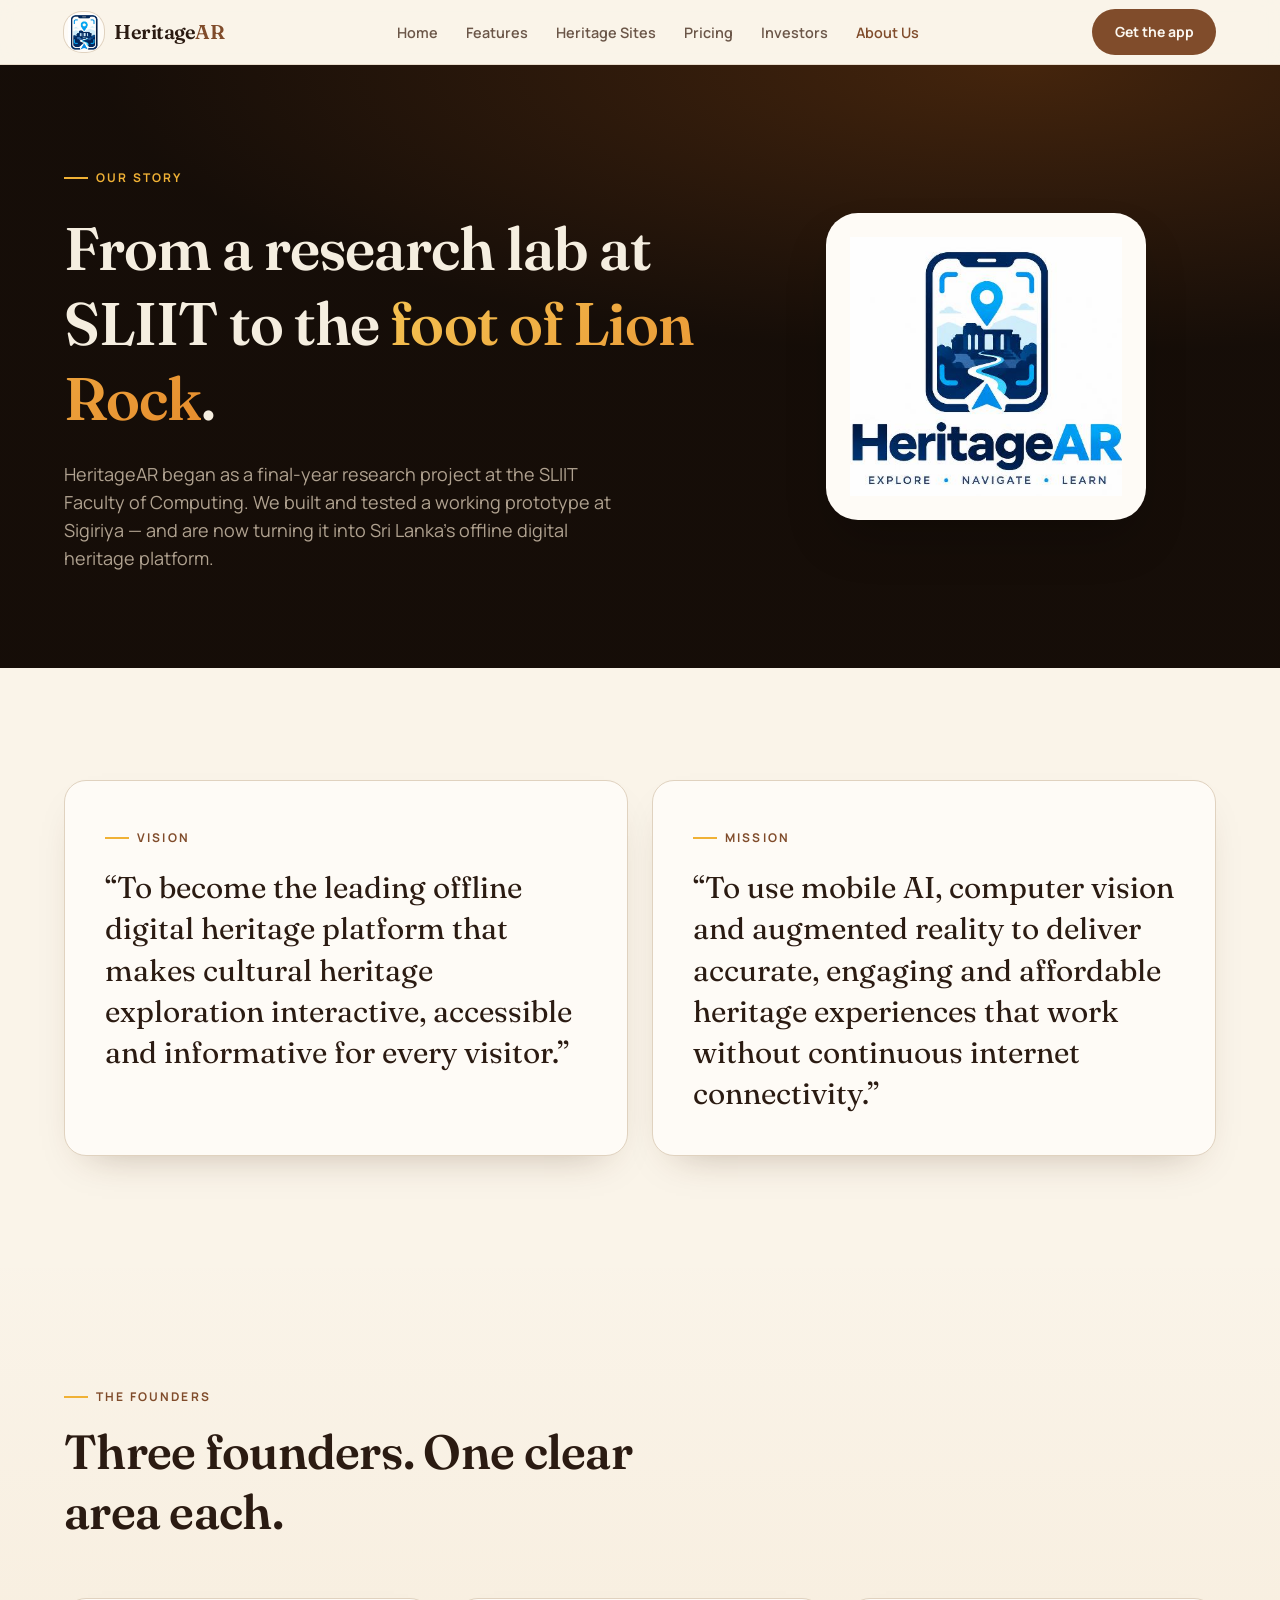
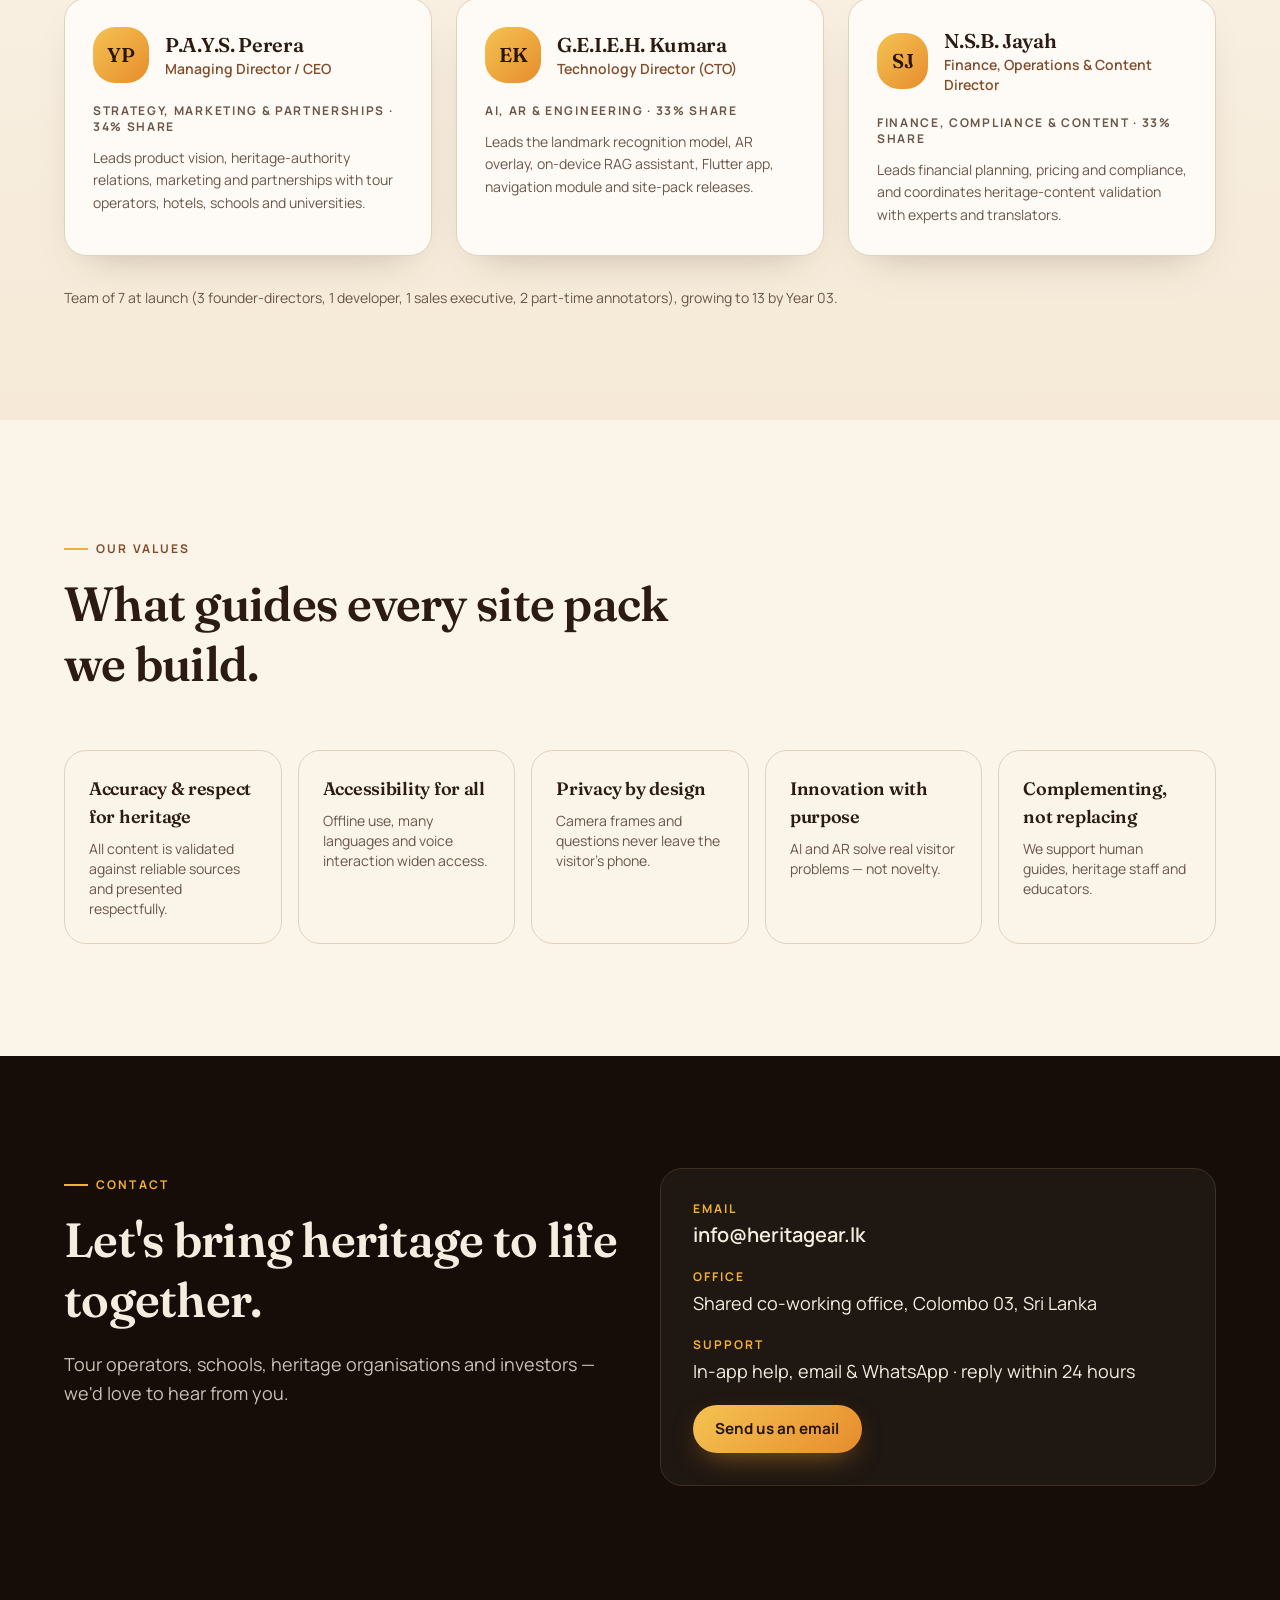
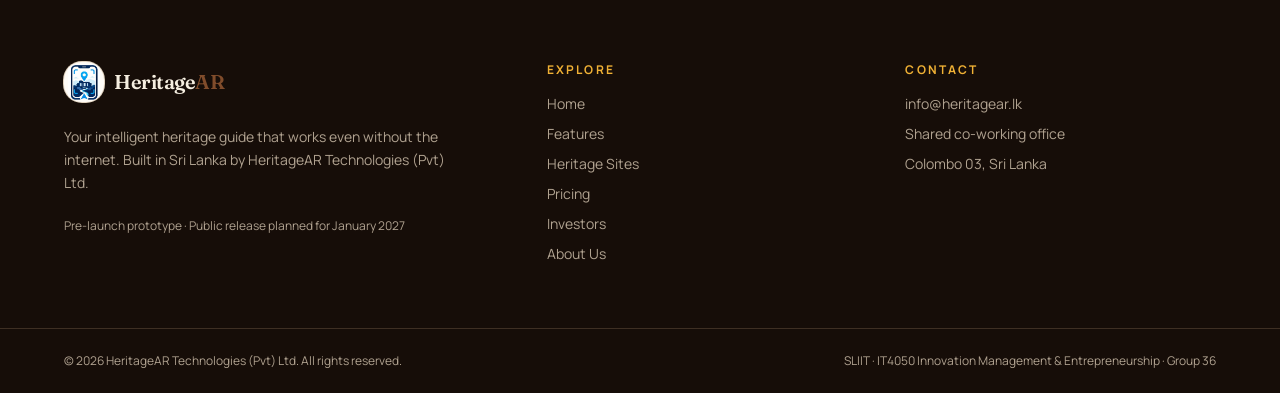
==== about.html @ 264a01e4 "update" ====
<!DOCTYPE html>
<html lang="en">
<head>
<meta charset="utf-8">
<meta name="viewport" content="width=device-width, initial-scale=1">
<title>About Us — The Team Behind HeritageAR</title>
<meta name="description" content="HeritageAR started as a SLIIT final-year research project. Meet the founders, our vision, mission and values.">
<link rel="icon" href="favicon.ico">
<link rel="preconnect" href="https://fonts.googleapis.com">
<link rel="preconnect" href="https://fonts.gstatic.com" crossorigin>
<link rel="stylesheet" href="https://fonts.googleapis.com/css2?family=Fraunces:opsz,wght@9..144,400;9..144,600;9..144,700&family=Manrope:wght@400;500;600;700;800&display=swap">
<link rel="stylesheet" href="style.css">
</head>
<body>
<div class="flex min-h-screen flex-col" data-tsd-source="/src/routes/__root.tsx:136:7"><header class="sticky top-0 z-50 border-b border-border/70 bg-background/85 backdrop-blur-md" data-tsd-source="/src/components/site/SiteHeader.tsx:28:5"><nav aria-label="Primary" class="container-site flex h-16 items-center justify-between gap-6" data-tsd-source="/src/components/site/SiteHeader.tsx:29:7"><a class="inline-flex items-center gap-2.5" aria-label="HeritageAR home" data-tsd-source="/src/components/site/SiteHeader.tsx:15:5" href="index.html"><span class="grid h-10 w-10 place-items-center overflow-hidden rounded-xl bg-card ring-1 ring-border" data-tsd-source="/src/components/site/SiteHeader.tsx:16:7"><img src="images/heritagear-logo-icon.png" alt="" class="h-9 w-9 object-contain" data-tsd-source="/src/components/site/SiteHeader.tsx:17:9"></span><span class="font-display text-xl font-semibold tracking-tight" data-tsd-source="/src/components/site/SiteHeader.tsx:19:7">Heritage<span class="text-primary" data-tsd-source="/src/components/site/SiteHeader.tsx:20:17">AR</span></span></a><ul class="hidden items-center gap-7 lg:flex" data-tsd-source="/src/components/site/SiteHeader.tsx:31:9"><li data-tsd-source="/src/components/site/SiteHeader.tsx:33:13"><a class="nav-link" data-tsd-source="/src/components/site/SiteHeader.tsx:34:15" href="index.html">Home</a></li><li data-tsd-source="/src/components/site/SiteHeader.tsx:33:13"><a class="nav-link" data-tsd-source="/src/components/site/SiteHeader.tsx:34:15" href="features.html">Features</a></li><li data-tsd-source="/src/components/site/SiteHeader.tsx:33:13"><a class="nav-link" data-tsd-source="/src/components/site/SiteHeader.tsx:34:15" href="sites.html">Heritage Sites</a></li><li data-tsd-source="/src/components/site/SiteHeader.tsx:33:13"><a class="nav-link" data-tsd-source="/src/components/site/SiteHeader.tsx:34:15" href="pricing.html">Pricing</a></li><li data-tsd-source="/src/components/site/SiteHeader.tsx:33:13"><a class="nav-link" data-tsd-source="/src/components/site/SiteHeader.tsx:34:15" href="investors.html">Investors</a></li><li data-tsd-source="/src/components/site/SiteHeader.tsx:33:13"><a class="nav-link nav-link active" data-tsd-source="/src/components/site/SiteHeader.tsx:34:15" href="about.html" data-status="active" aria-current="page">About Us</a></li></ul><div class="hidden lg:block" data-tsd-source="/src/components/site/SiteHeader.tsx:45:9"><a class="btn btn-primary text-sm" data-tsd-source="/src/components/site/SiteHeader.tsx:46:11" href="pricing.html">Get the app</a></div><details class="mobile-nav relative lg:hidden" data-tsd-source="/src/components/site/SiteHeader.tsx:50:9"><summary class="btn btn-outline px-4 py-2 text-sm" aria-label="Open menu" data-tsd-source="/src/components/site/SiteHeader.tsx:51:11">Menu</summary><ul class="card-heritage absolute right-0 mt-3 w-56 p-2" data-tsd-source="/src/components/site/SiteHeader.tsx:54:11"><li data-tsd-source="/src/components/site/SiteHeader.tsx:56:15"><a class="block rounded-lg px-3 py-2.5 text-sm font-semibold hover:bg-muted" data-tsd-source="/src/components/site/SiteHeader.tsx:57:17" href="index.html">Home</a></li><li data-tsd-source="/src/components/site/SiteHeader.tsx:56:15"><a class="block rounded-lg px-3 py-2.5 text-sm font-semibold hover:bg-muted" data-tsd-source="/src/components/site/SiteHeader.tsx:57:17" href="features.html">Features</a></li><li data-tsd-source="/src/components/site/SiteHeader.tsx:56:15"><a class="block rounded-lg px-3 py-2.5 text-sm font-semibold hover:bg-muted" data-tsd-source="/src/components/site/SiteHeader.tsx:57:17" href="sites.html">Heritage Sites</a></li><li data-tsd-source="/src/components/site/SiteHeader.tsx:56:15"><a class="block rounded-lg px-3 py-2.5 text-sm font-semibold hover:bg-muted" data-tsd-source="/src/components/site/SiteHeader.tsx:57:17" href="pricing.html">Pricing</a></li><li data-tsd-source="/src/components/site/SiteHeader.tsx:56:15"><a class="block rounded-lg px-3 py-2.5 text-sm font-semibold hover:bg-muted" data-tsd-source="/src/components/site/SiteHeader.tsx:57:17" href="investors.html">Investors</a></li><li data-tsd-source="/src/components/site/SiteHeader.tsx:56:15"><a class="block rounded-lg px-3 py-2.5 text-sm font-semibold hover:bg-muted active" data-tsd-source="/src/components/site/SiteHeader.tsx:57:17" href="about.html" data-status="active" aria-current="page">About Us</a></li></ul></details></nav></header><main id="main" class="flex-1" data-tsd-source="/src/routes/__root.tsx:138:9"><!--$--><section class="on-night bg-night-glow" data-tsd-source="/src/routes/about.tsx:64:7"><div class="container-site grid items-center gap-12 py-20 md:py-24 lg:grid-cols-[1.4fr_1fr]" data-tsd-source="/src/routes/about.tsx:65:9"><div data-tsd-source="/src/routes/about.tsx:66:11"><span class="eyebrow" data-tsd-source="/src/routes/about.tsx:67:13">Our story</span><h1 class="mt-6 text-4xl font-semibold leading-tight md:text-6xl" data-tsd-source="/src/routes/about.tsx:68:13">From a research lab at SLIIT to the <span class="text-lamp" data-tsd-source="/src/routes/about.tsx:69:51">foot of Lion Rock</span>.</h1><p class="mt-6 max-w-xl text-lg text-night-muted" data-tsd-source="/src/routes/about.tsx:71:13">HeritageAR began as a final-year research project at the SLIIT Faculty of Computing. We built and tested a working prototype at Sigiriya — and are now turning it into Sri Lanka's offline digital heritage platform.</p></div><div class="mx-auto w-full max-w-xs rounded-[2rem] bg-card p-6 shadow-2xl" data-tsd-source="/src/routes/about.tsx:77:11"><img src="images/heritagear-logo-full.png" alt="HeritageAR logo — Explore, Navigate, Learn" class="w-full" data-tsd-source="/src/routes/about.tsx:78:13"></div></div></section><section class="section" data-tsd-source="/src/routes/about.tsx:83:7"><div class="container-site grid gap-6 md:grid-cols-2" data-tsd-source="/src/routes/about.tsx:84:9"><article class="card-heritage p-8 md:p-10" data-tsd-source="/src/routes/about.tsx:85:11"><span class="eyebrow" data-tsd-source="/src/routes/about.tsx:86:13">Vision</span><p class="mt-5 font-display text-2xl leading-snug md:text-3xl" data-tsd-source="/src/routes/about.tsx:87:13">“To become the leading offline digital heritage platform that makes cultural heritage exploration interactive, accessible and informative for every visitor.”</p></article><article class="card-heritage p-8 md:p-10" data-tsd-source="/src/routes/about.tsx:92:11"><span class="eyebrow" data-tsd-source="/src/routes/about.tsx:93:13">Mission</span><p class="mt-5 font-display text-2xl leading-snug md:text-3xl" data-tsd-source="/src/routes/about.tsx:94:13">“To use mobile AI, computer vision and augmented reality to deliver accurate, engaging and affordable heritage experiences that work without continuous internet connectivity.”</p></article></div></section><section class="section bg-paper" data-tsd-source="/src/routes/about.tsx:103:7"><div class="container-site" data-tsd-source="/src/routes/about.tsx:104:9"><div class="max-w-2xl" data-tsd-source="/src/components/site/SectionHeading.tsx:15:5"><span class="eyebrow" data-tsd-source="/src/components/site/SectionHeading.tsx:16:7">The founders</span><h2 class="mt-4 text-3xl font-semibold leading-tight md:text-5xl" data-tsd-source="/src/components/site/SectionHeading.tsx:17:7">Three founders. One clear area each.</h2></div><div class="mt-14 grid gap-6 md:grid-cols-3" data-tsd-source="/src/routes/about.tsx:106:11"><article class="card-heritage p-7" data-tsd-source="/src/routes/about.tsx:108:15"><div class="flex items-center gap-4" data-tsd-source="/src/routes/about.tsx:109:17"><span class="bg-lamp grid h-14 w-14 place-items-center rounded-2xl font-display text-xl font-semibold" data-tsd-source="/src/routes/about.tsx:110:19">YP</span><div data-tsd-source="/src/routes/about.tsx:113:19"><h3 class="text-xl font-semibold" data-tsd-source="/src/routes/about.tsx:114:21">P.A.Y.S. Perera</h3><p class="text-sm font-semibold text-primary" data-tsd-source="/src/routes/about.tsx:115:21">Managing Director / CEO</p></div></div><p class="mt-5 text-xs font-bold uppercase tracking-[0.14em] text-muted-foreground" data-tsd-source="/src/routes/about.tsx:118:17">Strategy, Marketing &amp; Partnerships<!-- --> · <!-- -->34%<!-- --> share</p><p class="mt-3 text-sm leading-relaxed text-muted-foreground" data-tsd-source="/src/routes/about.tsx:121:17">Leads product vision, heritage-authority relations, marketing and partnerships with tour operators, hotels, schools and universities.</p></article><article class="card-heritage p-7" data-tsd-source="/src/routes/about.tsx:108:15"><div class="flex items-center gap-4" data-tsd-source="/src/routes/about.tsx:109:17"><span class="bg-lamp grid h-14 w-14 place-items-center rounded-2xl font-display text-xl font-semibold" data-tsd-source="/src/routes/about.tsx:110:19">EK</span><div data-tsd-source="/src/routes/about.tsx:113:19"><h3 class="text-xl font-semibold" data-tsd-source="/src/routes/about.tsx:114:21">G.E.I.E.H. Kumara</h3><p class="text-sm font-semibold text-primary" data-tsd-source="/src/routes/about.tsx:115:21">Technology Director (CTO)</p></div></div><p class="mt-5 text-xs font-bold uppercase tracking-[0.14em] text-muted-foreground" data-tsd-source="/src/routes/about.tsx:118:17">AI, AR &amp; Engineering<!-- --> · <!-- -->33%<!-- --> share</p><p class="mt-3 text-sm leading-relaxed text-muted-foreground" data-tsd-source="/src/routes/about.tsx:121:17">Leads the landmark recognition model, AR overlay, on-device RAG assistant, Flutter app, navigation module and site-pack releases.</p></article><article class="card-heritage p-7" data-tsd-source="/src/routes/about.tsx:108:15"><div class="flex items-center gap-4" data-tsd-source="/src/routes/about.tsx:109:17"><span class="bg-lamp grid h-14 w-14 place-items-center rounded-2xl font-display text-xl font-semibold" data-tsd-source="/src/routes/about.tsx:110:19">SJ</span><div data-tsd-source="/src/routes/about.tsx:113:19"><h3 class="text-xl font-semibold" data-tsd-source="/src/routes/about.tsx:114:21">N.S.B. Jayah</h3><p class="text-sm font-semibold text-primary" data-tsd-source="/src/routes/about.tsx:115:21">Finance, Operations &amp; Content Director</p></div></div><p class="mt-5 text-xs font-bold uppercase tracking-[0.14em] text-muted-foreground" data-tsd-source="/src/routes/about.tsx:118:17">Finance, Compliance &amp; Content<!-- --> · <!-- -->33%<!-- --> share</p><p class="mt-3 text-sm leading-relaxed text-muted-foreground" data-tsd-source="/src/routes/about.tsx:121:17">Leads financial planning, pricing and compliance, and coordinates heritage-content validation with experts and translators.</p></article></div><p class="mt-8 text-sm text-muted-foreground" data-tsd-source="/src/routes/about.tsx:125:11">Team of 7 at launch (3 founder-directors, 1 developer, 1 sales executive, 2 part-time annotators), growing to 13 by Year 03.</p></div></section><section class="section" data-tsd-source="/src/routes/about.tsx:132:7"><div class="container-site" data-tsd-source="/src/routes/about.tsx:133:9"><div class="max-w-2xl" data-tsd-source="/src/components/site/SectionHeading.tsx:15:5"><span class="eyebrow" data-tsd-source="/src/components/site/SectionHeading.tsx:16:7">Our values</span><h2 class="mt-4 text-3xl font-semibold leading-tight md:text-5xl" data-tsd-source="/src/components/site/SectionHeading.tsx:17:7">What guides every site pack we build.</h2></div><div class="mt-14 grid gap-4 sm:grid-cols-2 lg:grid-cols-5" data-tsd-source="/src/routes/about.tsx:135:11"><article class="rounded-2xl border border-border p-6" data-tsd-source="/src/routes/about.tsx:137:15"><h3 class="text-lg font-semibold" data-tsd-source="/src/routes/about.tsx:138:17">Accuracy &amp; respect for heritage</h3><p class="mt-2 text-sm text-muted-foreground" data-tsd-source="/src/routes/about.tsx:139:17">All content is validated against reliable sources and presented respectfully.</p></article><article class="rounded-2xl border border-border p-6" data-tsd-source="/src/routes/about.tsx:137:15"><h3 class="text-lg font-semibold" data-tsd-source="/src/routes/about.tsx:138:17">Accessibility for all</h3><p class="mt-2 text-sm text-muted-foreground" data-tsd-source="/src/routes/about.tsx:139:17">Offline use, many languages and voice interaction widen access.</p></article><article class="rounded-2xl border border-border p-6" data-tsd-source="/src/routes/about.tsx:137:15"><h3 class="text-lg font-semibold" data-tsd-source="/src/routes/about.tsx:138:17">Privacy by design</h3><p class="mt-2 text-sm text-muted-foreground" data-tsd-source="/src/routes/about.tsx:139:17">Camera frames and questions never leave the visitor's phone.</p></article><article class="rounded-2xl border border-border p-6" data-tsd-source="/src/routes/about.tsx:137:15"><h3 class="text-lg font-semibold" data-tsd-source="/src/routes/about.tsx:138:17">Innovation with purpose</h3><p class="mt-2 text-sm text-muted-foreground" data-tsd-source="/src/routes/about.tsx:139:17">AI and AR solve real visitor problems — not novelty.</p></article><article class="rounded-2xl border border-border p-6" data-tsd-source="/src/routes/about.tsx:137:15"><h3 class="text-lg font-semibold" data-tsd-source="/src/routes/about.tsx:138:17">Complementing, not replacing</h3><p class="mt-2 text-sm text-muted-foreground" data-tsd-source="/src/routes/about.tsx:139:17">We support human guides, heritage staff and educators.</p></article></div></div></section><section class="section on-night bg-night" data-tsd-source="/src/routes/about.tsx:146:7"><div class="container-site grid gap-10 md:grid-cols-2" data-tsd-source="/src/routes/about.tsx:147:9"><div class="max-w-2xl" data-tsd-source="/src/components/site/SectionHeading.tsx:15:5"><span class="eyebrow" data-tsd-source="/src/components/site/SectionHeading.tsx:16:7">Contact</span><h2 class="mt-4 text-3xl font-semibold leading-tight md:text-5xl" data-tsd-source="/src/components/site/SectionHeading.tsx:17:7">Let's bring heritage to life together.</h2><p class="mt-5 text-lg leading-relaxed opacity-80" data-tsd-source="/src/components/site/SectionHeading.tsx:18:20">Tour operators, schools, heritage organisations and investors — we'd love to hear from you.</p></div><div class="card-night space-y-5 p-8" data-tsd-source="/src/routes/about.tsx:152:11"><div data-tsd-source="/src/routes/about.tsx:153:13"><p class="text-xs font-bold uppercase tracking-[0.16em] text-gold" data-tsd-source="/src/routes/about.tsx:154:15">Email</p><a href="mailto:info@heritagear.lk" class="mt-1 block text-xl font-semibold" data-tsd-source="/src/routes/about.tsx:155:15">info@heritagear.lk</a></div><div data-tsd-source="/src/routes/about.tsx:159:13"><p class="text-xs font-bold uppercase tracking-[0.16em] text-gold" data-tsd-source="/src/routes/about.tsx:160:15">Office</p><p class="mt-1 text-lg" data-tsd-source="/src/routes/about.tsx:161:15">Shared co-working office, Colombo 03, Sri Lanka</p></div><div data-tsd-source="/src/routes/about.tsx:163:13"><p class="text-xs font-bold uppercase tracking-[0.16em] text-gold" data-tsd-source="/src/routes/about.tsx:164:15">Support</p><p class="mt-1 text-lg" data-tsd-source="/src/routes/about.tsx:165:15">In-app help, email &amp; WhatsApp · reply within 24 hours</p></div><a href="mailto:info@heritagear.lk" class="btn btn-lamp" data-tsd-source="/src/routes/about.tsx:167:13">Send us an email</a></div></div></section><!--/$--></main><footer class="on-night bg-night text-night-foreground" data-tsd-source="/src/components/site/SiteFooter.tsx:6:5"><div class="container-site grid gap-12 py-16 md:grid-cols-[1.4fr_1fr_1fr]" data-tsd-source="/src/components/site/SiteFooter.tsx:7:7"><div data-tsd-source="/src/components/site/SiteFooter.tsx:8:9"><a class="inline-flex items-center gap-2.5" aria-label="HeritageAR home" data-tsd-source="/src/components/site/SiteHeader.tsx:15:5" href="index.html"><span class="grid h-10 w-10 place-items-center overflow-hidden rounded-xl bg-card ring-1 ring-border" data-tsd-source="/src/components/site/SiteHeader.tsx:16:7"><img src="images/heritagear-logo-icon.png" alt="" class="h-9 w-9 object-contain" data-tsd-source="/src/components/site/SiteHeader.tsx:17:9"></span><span class="font-display text-xl font-semibold tracking-tight" data-tsd-source="/src/components/site/SiteHeader.tsx:19:7">Heritage<span class="text-primary" data-tsd-source="/src/components/site/SiteHeader.tsx:20:17">AR</span></span></a><p class="mt-5 max-w-sm text-sm leading-relaxed text-night-muted" data-tsd-source="/src/components/site/SiteFooter.tsx:10:11">Your intelligent heritage guide that works even without the internet. Built in Sri Lanka by HeritageAR Technologies (Pvt) Ltd.</p><p class="mt-6 text-xs text-night-muted" data-tsd-source="/src/components/site/SiteFooter.tsx:14:11">Pre-launch prototype · Public release planned for January 2027</p></div><div data-tsd-source="/src/components/site/SiteFooter.tsx:18:9"><h3 class="font-sans text-xs font-bold uppercase tracking-[0.18em] text-gold" data-tsd-source="/src/components/site/SiteFooter.tsx:19:11">Explore</h3><ul class="mt-4 space-y-2.5 text-sm" data-tsd-source="/src/components/site/SiteFooter.tsx:22:11"><li data-tsd-source="/src/components/site/SiteFooter.tsx:24:15"><a class="text-night-muted hover:text-night-foreground" data-tsd-source="/src/components/site/SiteFooter.tsx:25:17" href="index.html">Home</a></li><li data-tsd-source="/src/components/site/SiteFooter.tsx:24:15"><a class="text-night-muted hover:text-night-foreground" data-tsd-source="/src/components/site/SiteFooter.tsx:25:17" href="features.html">Features</a></li><li data-tsd-source="/src/components/site/SiteFooter.tsx:24:15"><a class="text-night-muted hover:text-night-foreground" data-tsd-source="/src/components/site/SiteFooter.tsx:25:17" href="sites.html">Heritage Sites</a></li><li data-tsd-source="/src/components/site/SiteFooter.tsx:24:15"><a class="text-night-muted hover:text-night-foreground" data-tsd-source="/src/components/site/SiteFooter.tsx:25:17" href="pricing.html">Pricing</a></li><li data-tsd-source="/src/components/site/SiteFooter.tsx:24:15"><a class="text-night-muted hover:text-night-foreground" data-tsd-source="/src/components/site/SiteFooter.tsx:25:17" href="investors.html">Investors</a></li><li data-tsd-source="/src/components/site/SiteFooter.tsx:24:15"><a class="text-night-muted hover:text-night-foreground active" data-tsd-source="/src/components/site/SiteFooter.tsx:25:17" href="about.html" data-status="active" aria-current="page">About Us</a></li></ul></div><div data-tsd-source="/src/components/site/SiteFooter.tsx:32:9"><h3 class="font-sans text-xs font-bold uppercase tracking-[0.18em] text-gold" data-tsd-source="/src/components/site/SiteFooter.tsx:33:11">Contact</h3><ul class="mt-4 space-y-2.5 text-sm text-night-muted" data-tsd-source="/src/components/site/SiteFooter.tsx:36:11"><li data-tsd-source="/src/components/site/SiteFooter.tsx:37:13"><a href="mailto:info@heritagear.lk" class="hover:text-night-foreground" data-tsd-source="/src/components/site/SiteFooter.tsx:38:15">info@heritagear.lk</a></li><li data-tsd-source="/src/components/site/SiteFooter.tsx:42:13">Shared co-working office</li><li data-tsd-source="/src/components/site/SiteFooter.tsx:43:13">Colombo 03, Sri Lanka</li></ul></div></div><div class="border-t border-night-border" data-tsd-source="/src/components/site/SiteFooter.tsx:47:7"><div class="container-site flex flex-col gap-2 py-6 text-xs text-night-muted sm:flex-row sm:justify-between" data-tsd-source="/src/components/site/SiteFooter.tsx:48:9"><span data-tsd-source="/src/components/site/SiteFooter.tsx:49:11">© 2026 HeritageAR Technologies (Pvt) Ltd. All rights reserved.</span><span data-tsd-source="/src/components/site/SiteFooter.tsx:50:11">SLIIT · IT4050 Innovation Management &amp; Entrepreneurship · Group 36</span></div></div></footer></div>
</body>
</html>
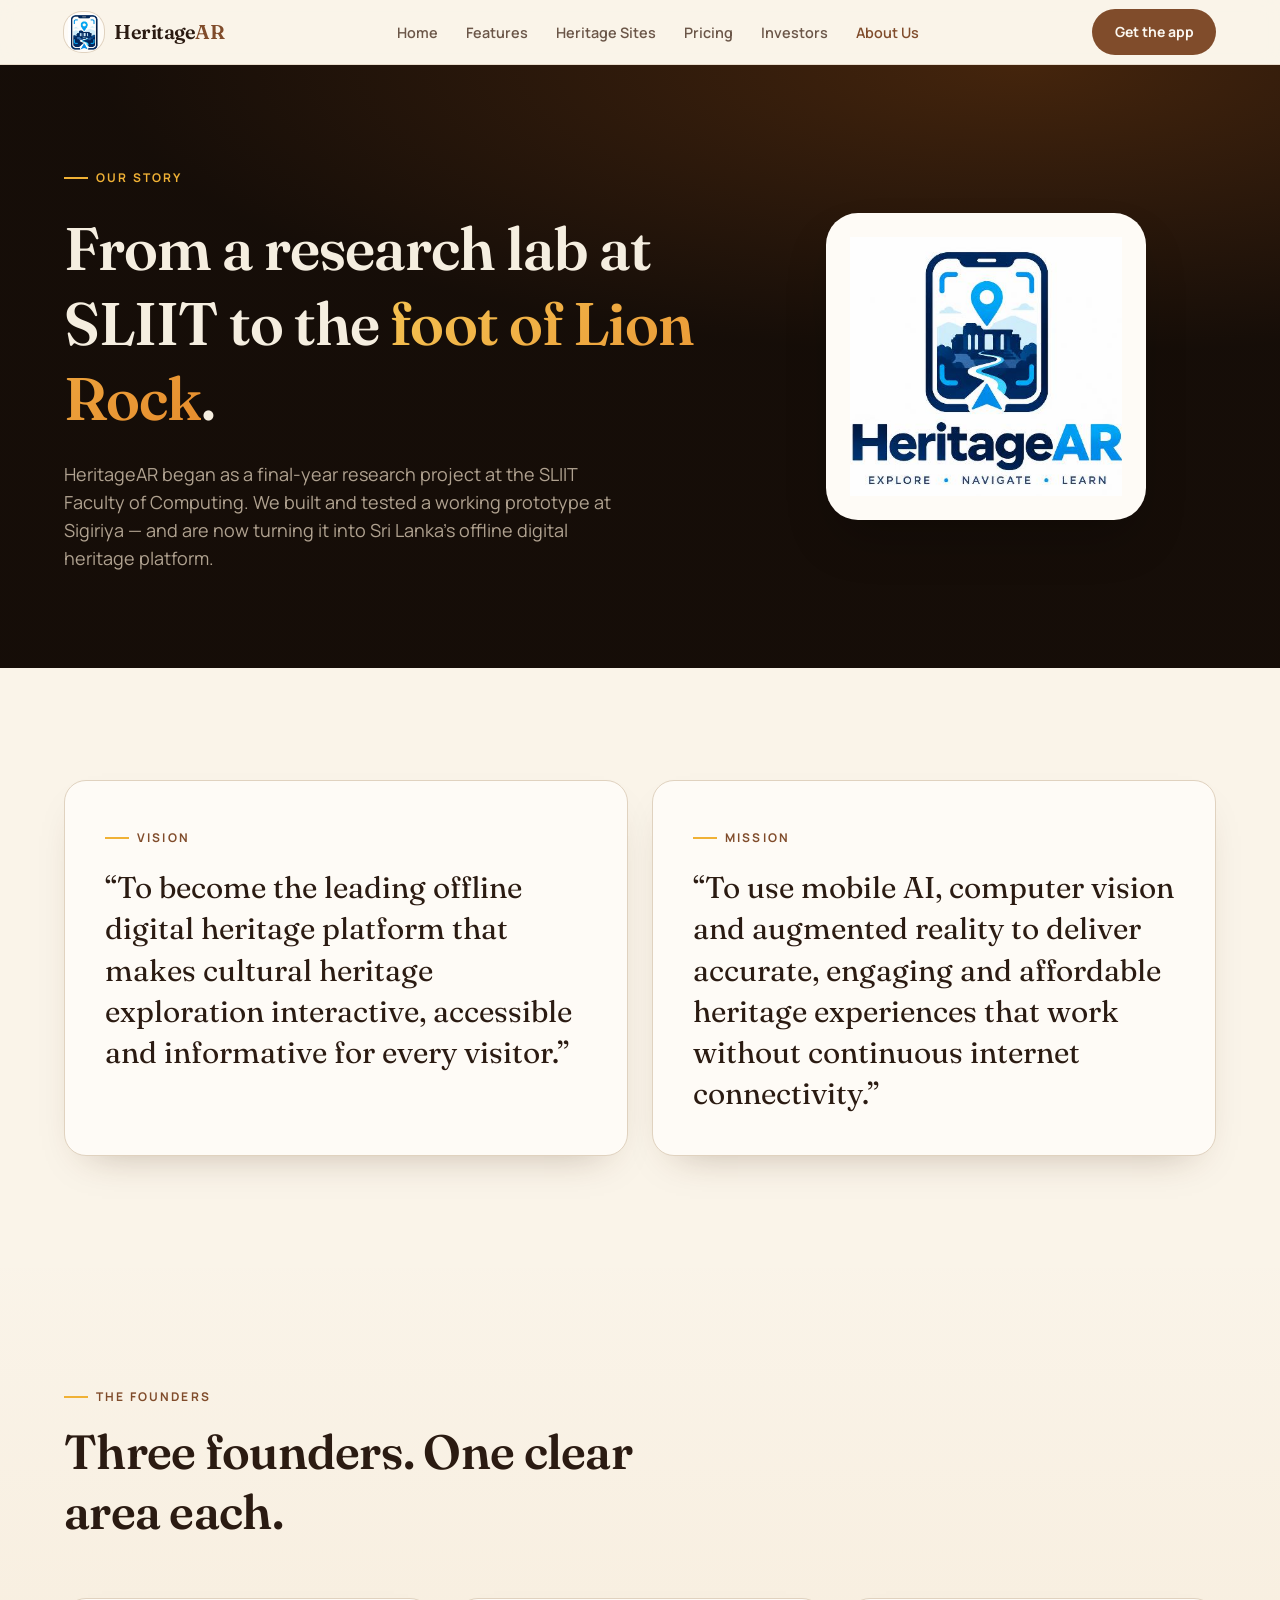
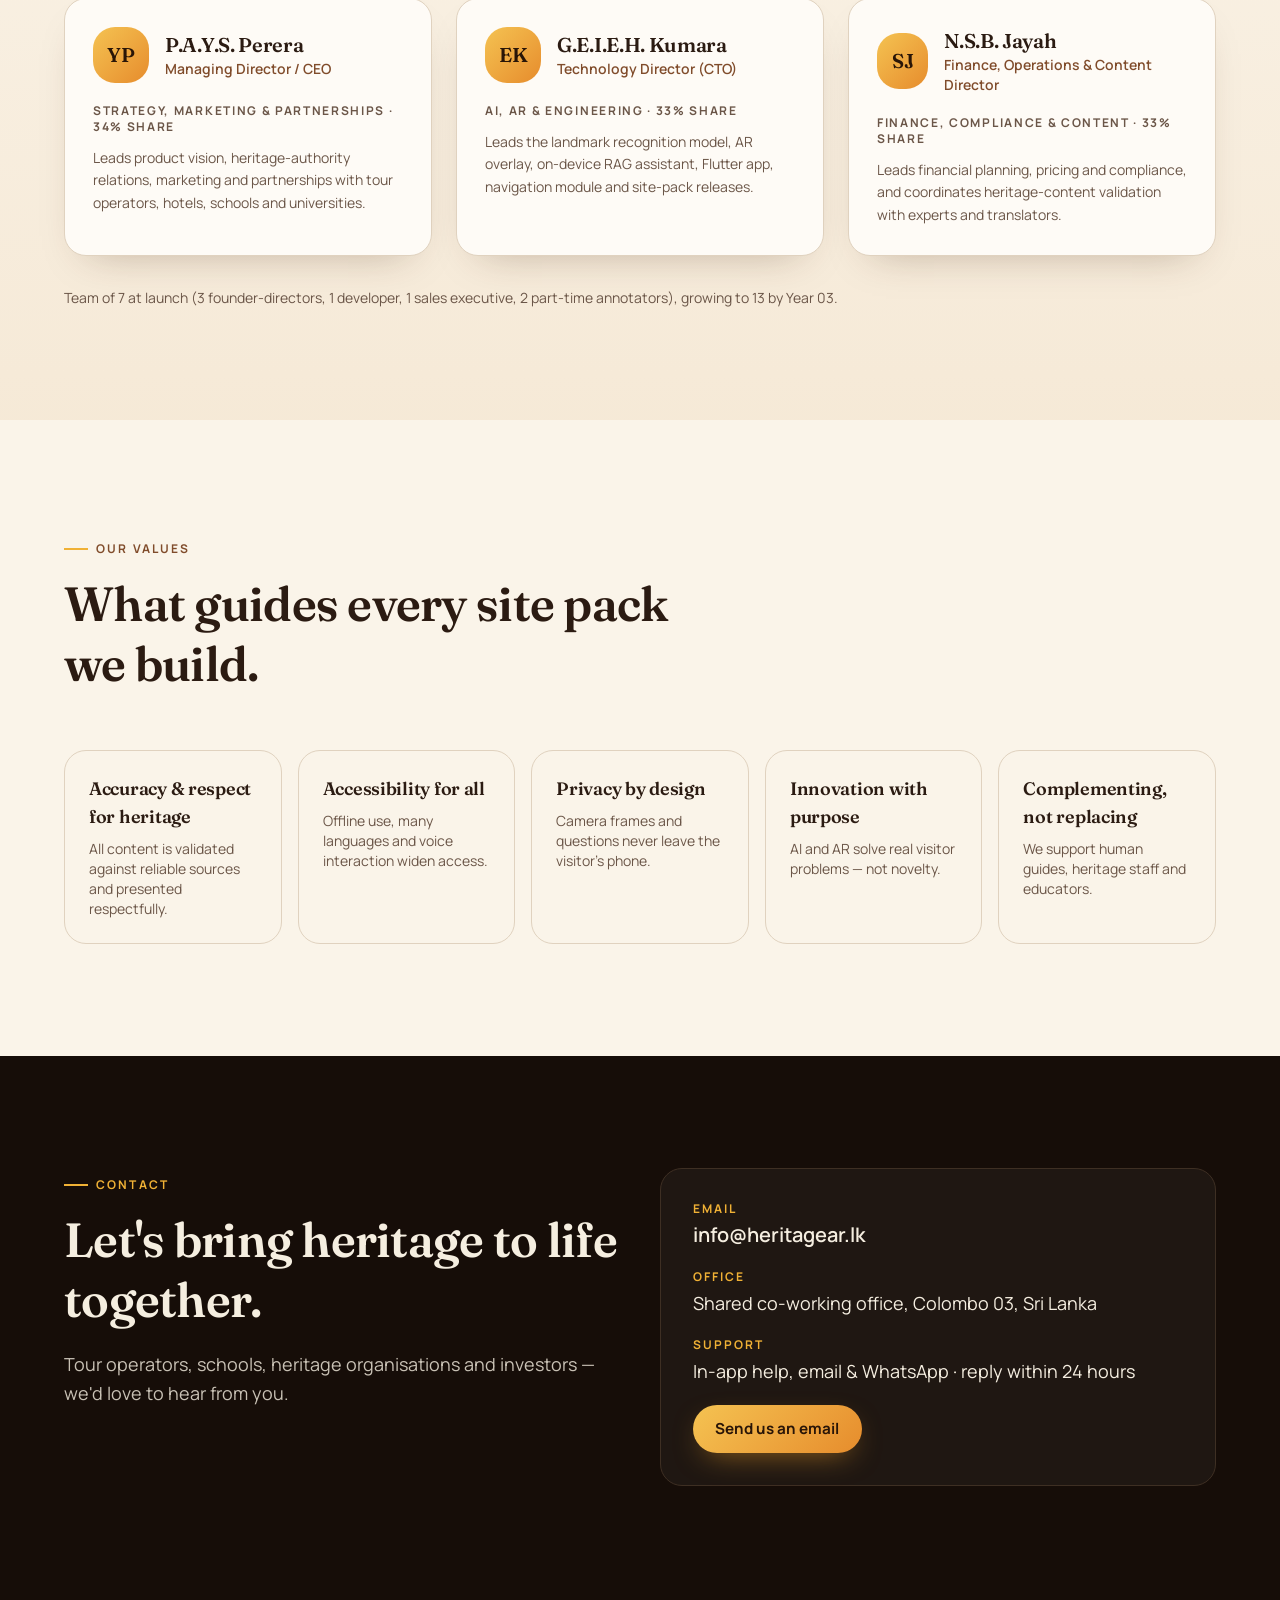
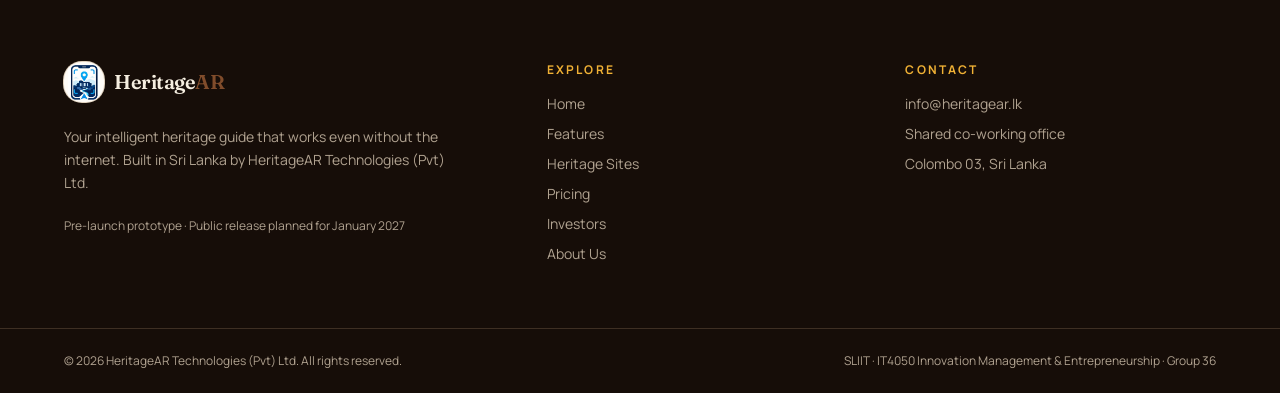
==== commit 2e20a576: "initial update" ====
--- a/about.html
+++ b/about.html
@@ -13,5 +13,5 @@
 </head>
 <body>
 <div class="flex min-h-screen flex-col" data-tsd-source="/src/routes/__root.tsx:136:7"><header class="sticky top-0 z-50 border-b border-border/70 bg-background/85 backdrop-blur-md" data-tsd-source="/src/components/site/SiteHeader.tsx:28:5"><nav aria-label="Primary" class="container-site flex h-16 items-center justify-between gap-6" data-tsd-source="/src/components/site/SiteHeader.tsx:29:7"><a class="inline-flex items-center gap-2.5" aria-label="HeritageAR home" data-tsd-source="/src/components/site/SiteHeader.tsx:15:5" href="index.html"><span class="grid h-10 w-10 place-items-center overflow-hidden rounded-xl bg-card ring-1 ring-border" data-tsd-source="/src/components/site/SiteHeader.tsx:16:7"><img src="images/heritagear-logo-icon.png" alt="" class="h-9 w-9 object-contain" data-tsd-source="/src/components/site/SiteHeader.tsx:17:9"></span><span class="font-display text-xl font-semibold tracking-tight" data-tsd-source="/src/components/site/SiteHeader.tsx:19:7">Heritage<span class="text-primary" data-tsd-source="/src/components/site/SiteHeader.tsx:20:17">AR</span></span></a><ul class="hidden items-center gap-7 lg:flex" data-tsd-source="/src/components/site/SiteHeader.tsx:31:9"><li data-tsd-source="/src/components/site/SiteHeader.tsx:33:13"><a class="nav-link" data-tsd-source="/src/components/site/SiteHeader.tsx:34:15" href="index.html">Home</a></li><li data-tsd-source="/src/components/site/SiteHeader.tsx:33:13"><a class="nav-link" data-tsd-source="/src/components/site/SiteHeader.tsx:34:15" href="features.html">Features</a></li><li data-tsd-source="/src/components/site/SiteHeader.tsx:33:13"><a class="nav-link" data-tsd-source="/src/components/site/SiteHeader.tsx:34:15" href="sites.html">Heritage Sites</a></li><li data-tsd-source="/src/components/site/SiteHeader.tsx:33:13"><a class="nav-link" data-tsd-source="/src/components/site/SiteHeader.tsx:34:15" href="pricing.html">Pricing</a></li><li data-tsd-source="/src/components/site/SiteHeader.tsx:33:13"><a class="nav-link" data-tsd-source="/src/components/site/SiteHeader.tsx:34:15" href="investors.html">Investors</a></li><li data-tsd-source="/src/components/site/SiteHeader.tsx:33:13"><a class="nav-link nav-link active" data-tsd-source="/src/components/site/SiteHeader.tsx:34:15" href="about.html" data-status="active" aria-current="page">About Us</a></li></ul><div class="hidden lg:block" data-tsd-source="/src/components/site/SiteHeader.tsx:45:9"><a class="btn btn-primary text-sm" data-tsd-source="/src/components/site/SiteHeader.tsx:46:11" href="pricing.html">Get the app</a></div><details class="mobile-nav relative lg:hidden" data-tsd-source="/src/components/site/SiteHeader.tsx:50:9"><summary class="btn btn-outline px-4 py-2 text-sm" aria-label="Open menu" data-tsd-source="/src/components/site/SiteHeader.tsx:51:11">Menu</summary><ul class="card-heritage absolute right-0 mt-3 w-56 p-2" data-tsd-source="/src/components/site/SiteHeader.tsx:54:11"><li data-tsd-source="/src/components/site/SiteHeader.tsx:56:15"><a class="block rounded-lg px-3 py-2.5 text-sm font-semibold hover:bg-muted" data-tsd-source="/src/components/site/SiteHeader.tsx:57:17" href="index.html">Home</a></li><li data-tsd-source="/src/components/site/SiteHeader.tsx:56:15"><a class="block rounded-lg px-3 py-2.5 text-sm font-semibold hover:bg-muted" data-tsd-source="/src/components/site/SiteHeader.tsx:57:17" href="features.html">Features</a></li><li data-tsd-source="/src/components/site/SiteHeader.tsx:56:15"><a class="block rounded-lg px-3 py-2.5 text-sm font-semibold hover:bg-muted" data-tsd-source="/src/components/site/SiteHeader.tsx:57:17" href="sites.html">Heritage Sites</a></li><li data-tsd-source="/src/components/site/SiteHeader.tsx:56:15"><a class="block rounded-lg px-3 py-2.5 text-sm font-semibold hover:bg-muted" data-tsd-source="/src/components/site/SiteHeader.tsx:57:17" href="pricing.html">Pricing</a></li><li data-tsd-source="/src/components/site/SiteHeader.tsx:56:15"><a class="block rounded-lg px-3 py-2.5 text-sm font-semibold hover:bg-muted" data-tsd-source="/src/components/site/SiteHeader.tsx:57:17" href="investors.html">Investors</a></li><li data-tsd-source="/src/components/site/SiteHeader.tsx:56:15"><a class="block rounded-lg px-3 py-2.5 text-sm font-semibold hover:bg-muted active" data-tsd-source="/src/components/site/SiteHeader.tsx:57:17" href="about.html" data-status="active" aria-current="page">About Us</a></li></ul></details></nav></header><main id="main" class="flex-1" data-tsd-source="/src/routes/__root.tsx:138:9"><!--$--><section class="on-night bg-night-glow" data-tsd-source="/src/routes/about.tsx:64:7"><div class="container-site grid items-center gap-12 py-20 md:py-24 lg:grid-cols-[1.4fr_1fr]" data-tsd-source="/src/routes/about.tsx:65:9"><div data-tsd-source="/src/routes/about.tsx:66:11"><span class="eyebrow" data-tsd-source="/src/routes/about.tsx:67:13">Our story</span><h1 class="mt-6 text-4xl font-semibold leading-tight md:text-6xl" data-tsd-source="/src/routes/about.tsx:68:13">From a research lab at SLIIT to the <span class="text-lamp" data-tsd-source="/src/routes/about.tsx:69:51">foot of Lion Rock</span>.</h1><p class="mt-6 max-w-xl text-lg text-night-muted" data-tsd-source="/src/routes/about.tsx:71:13">HeritageAR began as a final-year research project at the SLIIT Faculty of Computing. We built and tested a working prototype at Sigiriya — and are now turning it into Sri Lanka's offline digital heritage platform.</p></div><div class="mx-auto w-full max-w-xs rounded-[2rem] bg-card p-6 shadow-2xl" data-tsd-source="/src/routes/about.tsx:77:11"><img src="images/heritagear-logo-full.png" alt="HeritageAR logo — Explore, Navigate, Learn" class="w-full" data-tsd-source="/src/routes/about.tsx:78:13"></div></div></section><section class="section" data-tsd-source="/src/routes/about.tsx:83:7"><div class="container-site grid gap-6 md:grid-cols-2" data-tsd-source="/src/routes/about.tsx:84:9"><article class="card-heritage p-8 md:p-10" data-tsd-source="/src/routes/about.tsx:85:11"><span class="eyebrow" data-tsd-source="/src/routes/about.tsx:86:13">Vision</span><p class="mt-5 font-display text-2xl leading-snug md:text-3xl" data-tsd-source="/src/routes/about.tsx:87:13">“To become the leading offline digital heritage platform that makes cultural heritage exploration interactive, accessible and informative for every visitor.”</p></article><article class="card-heritage p-8 md:p-10" data-tsd-source="/src/routes/about.tsx:92:11"><span class="eyebrow" data-tsd-source="/src/routes/about.tsx:93:13">Mission</span><p class="mt-5 font-display text-2xl leading-snug md:text-3xl" data-tsd-source="/src/routes/about.tsx:94:13">“To use mobile AI, computer vision and augmented reality to deliver accurate, engaging and affordable heritage experiences that work without continuous internet connectivity.”</p></article></div></section><section class="section bg-paper" data-tsd-source="/src/routes/about.tsx:103:7"><div class="container-site" data-tsd-source="/src/routes/about.tsx:104:9"><div class="max-w-2xl" data-tsd-source="/src/components/site/SectionHeading.tsx:15:5"><span class="eyebrow" data-tsd-source="/src/components/site/SectionHeading.tsx:16:7">The founders</span><h2 class="mt-4 text-3xl font-semibold leading-tight md:text-5xl" data-tsd-source="/src/components/site/SectionHeading.tsx:17:7">Three founders. One clear area each.</h2></div><div class="mt-14 grid gap-6 md:grid-cols-3" data-tsd-source="/src/routes/about.tsx:106:11"><article class="card-heritage p-7" data-tsd-source="/src/routes/about.tsx:108:15"><div class="flex items-center gap-4" data-tsd-source="/src/routes/about.tsx:109:17"><span class="bg-lamp grid h-14 w-14 place-items-center rounded-2xl font-display text-xl font-semibold" data-tsd-source="/src/routes/about.tsx:110:19">YP</span><div data-tsd-source="/src/routes/about.tsx:113:19"><h3 class="text-xl font-semibold" data-tsd-source="/src/routes/about.tsx:114:21">P.A.Y.S. Perera</h3><p class="text-sm font-semibold text-primary" data-tsd-source="/src/routes/about.tsx:115:21">Managing Director / CEO</p></div></div><p class="mt-5 text-xs font-bold uppercase tracking-[0.14em] text-muted-foreground" data-tsd-source="/src/routes/about.tsx:118:17">Strategy, Marketing &amp; Partnerships<!-- --> · <!-- -->34%<!-- --> share</p><p class="mt-3 text-sm leading-relaxed text-muted-foreground" data-tsd-source="/src/routes/about.tsx:121:17">Leads product vision, heritage-authority relations, marketing and partnerships with tour operators, hotels, schools and universities.</p></article><article class="card-heritage p-7" data-tsd-source="/src/routes/about.tsx:108:15"><div class="flex items-center gap-4" data-tsd-source="/src/routes/about.tsx:109:17"><span class="bg-lamp grid h-14 w-14 place-items-center rounded-2xl font-display text-xl font-semibold" data-tsd-source="/src/routes/about.tsx:110:19">EK</span><div data-tsd-source="/src/routes/about.tsx:113:19"><h3 class="text-xl font-semibold" data-tsd-source="/src/routes/about.tsx:114:21">G.E.I.E.H. Kumara</h3><p class="text-sm font-semibold text-primary" data-tsd-source="/src/routes/about.tsx:115:21">Technology Director (CTO)</p></div></div><p class="mt-5 text-xs font-bold uppercase tracking-[0.14em] text-muted-foreground" data-tsd-source="/src/routes/about.tsx:118:17">AI, AR &amp; Engineering<!-- --> · <!-- -->33%<!-- --> share</p><p class="mt-3 text-sm leading-relaxed text-muted-foreground" data-tsd-source="/src/routes/about.tsx:121:17">Leads the landmark recognition model, AR overlay, on-device RAG assistant, Flutter app, navigation module and site-pack releases.</p></article><article class="card-heritage p-7" data-tsd-source="/src/routes/about.tsx:108:15"><div class="flex items-center gap-4" data-tsd-source="/src/routes/about.tsx:109:17"><span class="bg-lamp grid h-14 w-14 place-items-center rounded-2xl font-display text-xl font-semibold" data-tsd-source="/src/routes/about.tsx:110:19">SJ</span><div data-tsd-source="/src/routes/about.tsx:113:19"><h3 class="text-xl font-semibold" data-tsd-source="/src/routes/about.tsx:114:21">N.S.B. Jayah</h3><p class="text-sm font-semibold text-primary" data-tsd-source="/src/routes/about.tsx:115:21">Finance, Operations &amp; Content Director</p></div></div><p class="mt-5 text-xs font-bold uppercase tracking-[0.14em] text-muted-foreground" data-tsd-source="/src/routes/about.tsx:118:17">Finance, Compliance &amp; Content<!-- --> · <!-- -->33%<!-- --> share</p><p class="mt-3 text-sm leading-relaxed text-muted-foreground" data-tsd-source="/src/routes/about.tsx:121:17">Leads financial planning, pricing and compliance, and coordinates heritage-content validation with experts and translators.</p></article></div><p class="mt-8 text-sm text-muted-foreground" data-tsd-source="/src/routes/about.tsx:125:11">Team of 7 at launch (3 founder-directors, 1 developer, 1 sales executive, 2 part-time annotators), growing to 13 by Year 03.</p></div></section><section class="section" data-tsd-source="/src/routes/about.tsx:132:7"><div class="container-site" data-tsd-source="/src/routes/about.tsx:133:9"><div class="max-w-2xl" data-tsd-source="/src/components/site/SectionHeading.tsx:15:5"><span class="eyebrow" data-tsd-source="/src/components/site/SectionHeading.tsx:16:7">Our values</span><h2 class="mt-4 text-3xl font-semibold leading-tight md:text-5xl" data-tsd-source="/src/components/site/SectionHeading.tsx:17:7">What guides every site pack we build.</h2></div><div class="mt-14 grid gap-4 sm:grid-cols-2 lg:grid-cols-5" data-tsd-source="/src/routes/about.tsx:135:11"><article class="rounded-2xl border border-border p-6" data-tsd-source="/src/routes/about.tsx:137:15"><h3 class="text-lg font-semibold" data-tsd-source="/src/routes/about.tsx:138:17">Accuracy &amp; respect for heritage</h3><p class="mt-2 text-sm text-muted-foreground" data-tsd-source="/src/routes/about.tsx:139:17">All content is validated against reliable sources and presented respectfully.</p></article><article class="rounded-2xl border border-border p-6" data-tsd-source="/src/routes/about.tsx:137:15"><h3 class="text-lg font-semibold" data-tsd-source="/src/routes/about.tsx:138:17">Accessibility for all</h3><p class="mt-2 text-sm text-muted-foreground" data-tsd-source="/src/routes/about.tsx:139:17">Offline use, many languages and voice interaction widen access.</p></article><article class="rounded-2xl border border-border p-6" data-tsd-source="/src/routes/about.tsx:137:15"><h3 class="text-lg font-semibold" data-tsd-source="/src/routes/about.tsx:138:17">Privacy by design</h3><p class="mt-2 text-sm text-muted-foreground" data-tsd-source="/src/routes/about.tsx:139:17">Camera frames and questions never leave the visitor's phone.</p></article><article class="rounded-2xl border border-border p-6" data-tsd-source="/src/routes/about.tsx:137:15"><h3 class="text-lg font-semibold" data-tsd-source="/src/routes/about.tsx:138:17">Innovation with purpose</h3><p class="mt-2 text-sm text-muted-foreground" data-tsd-source="/src/routes/about.tsx:139:17">AI and AR solve real visitor problems — not novelty.</p></article><article class="rounded-2xl border border-border p-6" data-tsd-source="/src/routes/about.tsx:137:15"><h3 class="text-lg font-semibold" data-tsd-source="/src/routes/about.tsx:138:17">Complementing, not replacing</h3><p class="mt-2 text-sm text-muted-foreground" data-tsd-source="/src/routes/about.tsx:139:17">We support human guides, heritage staff and educators.</p></article></div></div></section><section class="section on-night bg-night" data-tsd-source="/src/routes/about.tsx:146:7"><div class="container-site grid gap-10 md:grid-cols-2" data-tsd-source="/src/routes/about.tsx:147:9"><div class="max-w-2xl" data-tsd-source="/src/components/site/SectionHeading.tsx:15:5"><span class="eyebrow" data-tsd-source="/src/components/site/SectionHeading.tsx:16:7">Contact</span><h2 class="mt-4 text-3xl font-semibold leading-tight md:text-5xl" data-tsd-source="/src/components/site/SectionHeading.tsx:17:7">Let's bring heritage to life together.</h2><p class="mt-5 text-lg leading-relaxed opacity-80" data-tsd-source="/src/components/site/SectionHeading.tsx:18:20">Tour operators, schools, heritage organisations and investors — we'd love to hear from you.</p></div><div class="card-night space-y-5 p-8" data-tsd-source="/src/routes/about.tsx:152:11"><div data-tsd-source="/src/routes/about.tsx:153:13"><p class="text-xs font-bold uppercase tracking-[0.16em] text-gold" data-tsd-source="/src/routes/about.tsx:154:15">Email</p><a href="mailto:info@heritagear.lk" class="mt-1 block text-xl font-semibold" data-tsd-source="/src/routes/about.tsx:155:15">info@heritagear.lk</a></div><div data-tsd-source="/src/routes/about.tsx:159:13"><p class="text-xs font-bold uppercase tracking-[0.16em] text-gold" data-tsd-source="/src/routes/about.tsx:160:15">Office</p><p class="mt-1 text-lg" data-tsd-source="/src/routes/about.tsx:161:15">Shared co-working office, Colombo 03, Sri Lanka</p></div><div data-tsd-source="/src/routes/about.tsx:163:13"><p class="text-xs font-bold uppercase tracking-[0.16em] text-gold" data-tsd-source="/src/routes/about.tsx:164:15">Support</p><p class="mt-1 text-lg" data-tsd-source="/src/routes/about.tsx:165:15">In-app help, email &amp; WhatsApp · reply within 24 hours</p></div><a href="mailto:info@heritagear.lk" class="btn btn-lamp" data-tsd-source="/src/routes/about.tsx:167:13">Send us an email</a></div></div></section><!--/$--></main><footer class="on-night bg-night text-night-foreground" data-tsd-source="/src/components/site/SiteFooter.tsx:6:5"><div class="container-site grid gap-12 py-16 md:grid-cols-[1.4fr_1fr_1fr]" data-tsd-source="/src/components/site/SiteFooter.tsx:7:7"><div data-tsd-source="/src/components/site/SiteFooter.tsx:8:9"><a class="inline-flex items-center gap-2.5" aria-label="HeritageAR home" data-tsd-source="/src/components/site/SiteHeader.tsx:15:5" href="index.html"><span class="grid h-10 w-10 place-items-center overflow-hidden rounded-xl bg-card ring-1 ring-border" data-tsd-source="/src/components/site/SiteHeader.tsx:16:7"><img src="images/heritagear-logo-icon.png" alt="" class="h-9 w-9 object-contain" data-tsd-source="/src/components/site/SiteHeader.tsx:17:9"></span><span class="font-display text-xl font-semibold tracking-tight" data-tsd-source="/src/components/site/SiteHeader.tsx:19:7">Heritage<span class="text-primary" data-tsd-source="/src/components/site/SiteHeader.tsx:20:17">AR</span></span></a><p class="mt-5 max-w-sm text-sm leading-relaxed text-night-muted" data-tsd-source="/src/components/site/SiteFooter.tsx:10:11">Your intelligent heritage guide that works even without the internet. Built in Sri Lanka by HeritageAR Technologies (Pvt) Ltd.</p><p class="mt-6 text-xs text-night-muted" data-tsd-source="/src/components/site/SiteFooter.tsx:14:11">Pre-launch prototype · Public release planned for January 2027</p></div><div data-tsd-source="/src/components/site/SiteFooter.tsx:18:9"><h3 class="font-sans text-xs font-bold uppercase tracking-[0.18em] text-gold" data-tsd-source="/src/components/site/SiteFooter.tsx:19:11">Explore</h3><ul class="mt-4 space-y-2.5 text-sm" data-tsd-source="/src/components/site/SiteFooter.tsx:22:11"><li data-tsd-source="/src/components/site/SiteFooter.tsx:24:15"><a class="text-night-muted hover:text-night-foreground" data-tsd-source="/src/components/site/SiteFooter.tsx:25:17" href="index.html">Home</a></li><li data-tsd-source="/src/components/site/SiteFooter.tsx:24:15"><a class="text-night-muted hover:text-night-foreground" data-tsd-source="/src/components/site/SiteFooter.tsx:25:17" href="features.html">Features</a></li><li data-tsd-source="/src/components/site/SiteFooter.tsx:24:15"><a class="text-night-muted hover:text-night-foreground" data-tsd-source="/src/components/site/SiteFooter.tsx:25:17" href="sites.html">Heritage Sites</a></li><li data-tsd-source="/src/components/site/SiteFooter.tsx:24:15"><a class="text-night-muted hover:text-night-foreground" data-tsd-source="/src/components/site/SiteFooter.tsx:25:17" href="pricing.html">Pricing</a></li><li data-tsd-source="/src/components/site/SiteFooter.tsx:24:15"><a class="text-night-muted hover:text-night-foreground" data-tsd-source="/src/components/site/SiteFooter.tsx:25:17" href="investors.html">Investors</a></li><li data-tsd-source="/src/components/site/SiteFooter.tsx:24:15"><a class="text-night-muted hover:text-night-foreground active" data-tsd-source="/src/components/site/SiteFooter.tsx:25:17" href="about.html" data-status="active" aria-current="page">About Us</a></li></ul></div><div data-tsd-source="/src/components/site/SiteFooter.tsx:32:9"><h3 class="font-sans text-xs font-bold uppercase tracking-[0.18em] text-gold" data-tsd-source="/src/components/site/SiteFooter.tsx:33:11">Contact</h3><ul class="mt-4 space-y-2.5 text-sm text-night-muted" data-tsd-source="/src/components/site/SiteFooter.tsx:36:11"><li data-tsd-source="/src/components/site/SiteFooter.tsx:37:13"><a href="mailto:info@heritagear.lk" class="hover:text-night-foreground" data-tsd-source="/src/components/site/SiteFooter.tsx:38:15">info@heritagear.lk</a></li><li data-tsd-source="/src/components/site/SiteFooter.tsx:42:13">Shared co-working office</li><li data-tsd-source="/src/components/site/SiteFooter.tsx:43:13">Colombo 03, Sri Lanka</li></ul></div></div><div class="border-t border-night-border" data-tsd-source="/src/components/site/SiteFooter.tsx:47:7"><div class="container-site flex flex-col gap-2 py-6 text-xs text-night-muted sm:flex-row sm:justify-between" data-tsd-source="/src/components/site/SiteFooter.tsx:48:9"><span data-tsd-source="/src/components/site/SiteFooter.tsx:49:11">© 2026 HeritageAR Technologies (Pvt) Ltd. All rights reserved.</span><span data-tsd-source="/src/components/site/SiteFooter.tsx:50:11">SLIIT · IT4050 Innovation Management &amp; Entrepreneurship · Group 36</span></div></div></footer></div>
-</body>
+<script src="motion.js" defer></script></body>
 </html>
